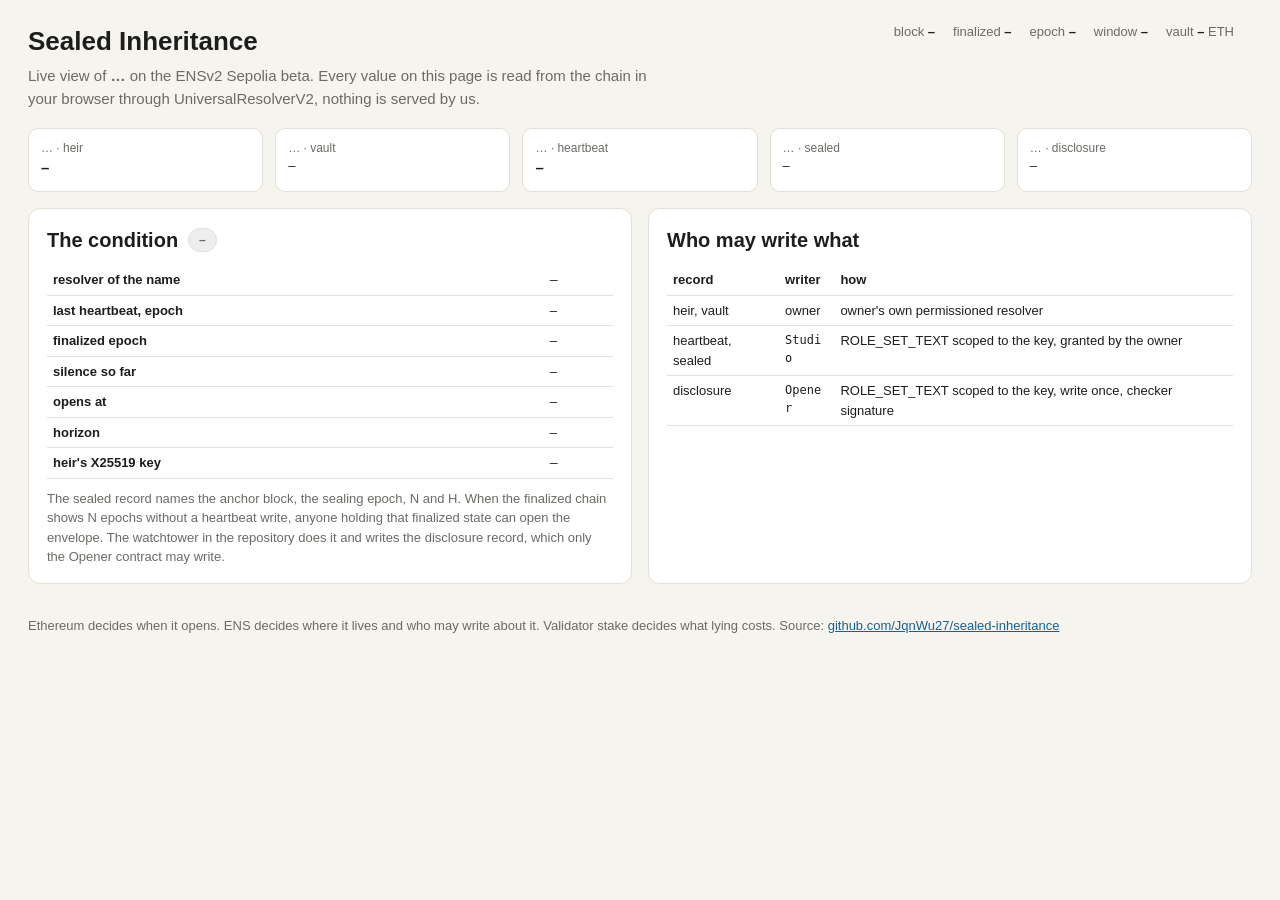
==== docs/index.html @ c3fb2486 "feat(docs): static live view of the sealed name on Sepolia, reads through UniversalResolverV2" ====
<!doctype html>
<html lang="en">
<head>
<meta charset="utf-8">
<meta name="viewport" content="width=device-width, initial-scale=1">
<title>Sealed Inheritance, live on Sepolia</title>
<style>
:root { --bg:#f6f4ef; --card:#fff; --ink:#1d1d1b; --muted:#6b6a66; --line:#e3e0d8; --accent:#1d5f8a; --ok:#1d7a4f; --bad:#a83232; --warn:#8a5a12; }
* { box-sizing:border-box; }
body { margin:0; font:15px/1.5 -apple-system,"Segoe UI",Roboto,"Helvetica Neue",sans-serif; background:var(--bg); color:var(--ink); }
header { display:flex; justify-content:space-between; align-items:flex-start; gap:24px; padding:22px 28px 10px; flex-wrap:wrap; }
h1 { margin:0; font-size:26px; font-weight:600; }
.tag { margin:4px 0 0; color:var(--muted); max-width:640px; }
.clock { display:flex; flex-wrap:wrap; gap:12px 18px; font-size:13px; color:var(--muted); }
.clock b { color:var(--ink); }
.records { display:grid; grid-template-columns:repeat(5,1fr); gap:12px; padding:8px 28px 16px; }
.rec { background:var(--card); border:1px solid var(--line); border-radius:10px; padding:10px 12px; min-height:64px; }
.rec .k { font-size:12px; color:var(--muted); }
.rec .v { font-weight:600; word-break:break-all; }
.mono { font-family:ui-monospace,SFMono-Regular,Menlo,Consolas,monospace; }
.small { font-size:12px; font-weight:400 !important; }
main { display:grid; grid-template-columns:1fr 1fr; gap:16px; padding:0 28px 24px; }
.panel { background:var(--card); border:1px solid var(--line); border-radius:12px; padding:16px 18px; display:flex; flex-direction:column; gap:10px; }
h2 { margin:0; font-size:20px; display:flex; align-items:center; gap:10px; }
.badge { font-size:12px; padding:2px 10px; border-radius:999px; border:1px solid var(--line); font-weight:600; }
.badge.sealed { background:#f2efe6; color:var(--warn); }
.badge.opened { background:#e6f4ec; color:var(--ok); }
.badge.none { background:#eee; color:var(--muted); }
.hint { margin:0; color:var(--muted); font-size:13px; }
table { width:100%; border-collapse:collapse; font-size:13px; }
th, td { text-align:left; padding:5px 6px; border-bottom:1px solid var(--line); vertical-align:top; }
td.mono { word-break:break-all; }
a { color:var(--accent); }
.err { color:var(--bad); font-size:13px; }
footer { padding:8px 28px 28px; color:var(--muted); font-size:13px; }
@media (max-width:1000px) { main, .records { grid-template-columns:1fr; } }
</style>
</head>
<body>
<header>
  <div>
    <h1>Sealed Inheritance</h1>
    <p class="tag">Live view of <b id="h-name">…</b> on the ENSv2 Sepolia beta. Every value on this page is read from the chain in your browser through UniversalResolverV2, nothing is served by us.</p>
  </div>
  <div class="clock">
    <span>block <b id="c-block">–</b></span>
    <span>finalized <b id="c-fin">–</b></span>
    <span>epoch <b id="c-epoch">–</b></span>
    <span>window <b id="c-window">–</b></span>
    <span>vault <b id="c-vault">–</b> ETH</span>
    <span id="c-err" class="err"></span>
  </div>
</header>

<section class="records">
  <div class="rec"><div class="k"><span class="oname">…</span> · heir</div><div class="v" id="r-heir">–</div></div>
  <div class="rec"><div class="k"><span class="oname">…</span> · vault</div><div class="v mono small" id="r-vault">–</div></div>
  <div class="rec"><div class="k"><span class="oname">…</span> · heartbeat</div><div class="v" id="r-heartbeat">–</div></div>
  <div class="rec"><div class="k"><span class="oname">…</span> · sealed</div><div class="v mono small" id="r-sealed">–</div></div>
  <div class="rec"><div class="k"><span class="oname">…</span> · disclosure</div><div class="v mono small" id="r-disclosure">–</div></div>
</section>

<main>
  <article class="panel">
    <h2>The condition <span class="badge none" id="status">–</span></h2>
    <table>
      <tr><th>resolver of the name</th><td class="mono" id="t-resolver">–</td></tr>
      <tr><th>last heartbeat, epoch</th><td id="t-hb">–</td></tr>
      <tr><th>finalized epoch</th><td id="t-fin">–</td></tr>
      <tr><th>silence so far</th><td id="t-silence">–</td></tr>
      <tr><th>opens at</th><td id="t-opens">–</td></tr>
      <tr><th>horizon</th><td id="t-horizon">–</td></tr>
      <tr><th>heir's X25519 key</th><td class="mono" id="t-heirkey">–</td></tr>
    </table>
    <p class="hint">The sealed record names the anchor block, the sealing epoch, N and H. When the finalized chain shows N epochs without a heartbeat write, anyone holding that finalized state can open the envelope. The watchtower in the repository does it and writes the disclosure record, which only the Opener contract may write.</p>
  </article>
  <article class="panel">
    <h2>Who may write what</h2>
    <table>
      <tr><th>record</th><th>writer</th><th>how</th></tr>
      <tr><td>heir, vault</td><td>owner</td><td>owner's own permissioned resolver</td></tr>
      <tr><td>heartbeat, sealed</td><td class="mono small" id="w-studio">Studio</td><td>ROLE_SET_TEXT scoped to the key, granted by the owner</td></tr>
      <tr><td>disclosure</td><td class="mono small" id="w-opener">Opener</td><td>ROLE_SET_TEXT scoped to the key, write once, checker signature</td></tr>
    </table>
    <p class="hint" id="links"></p>
  </article>
</main>
<footer>Ethereum decides when it opens. ENS decides where it lives and who may write about it. Validator stake decides what lying costs. Source: <a href="https://github.com/JqnWu27/sealed-inheritance">github.com/JqnWu27/sealed-inheritance</a></footer>

<script type="module">
import { createPublicClient, http, encodeFunctionData, decodeAbiParameters, parseAbi, formatEther, toHex } from "https://esm.sh/viem@2";
import { namehash, packetToBytes } from "https://esm.sh/viem@2/ens";

const $ = (id) => document.getElementById(id);
const q = new URLSearchParams(location.search);
let cfg = { name: "", heir: "", studio: "", opener: "", rpc: "https://ethereum-sepolia-rpc.publicnode.com", blocks_per_epoch: 32 };
try { Object.assign(cfg, await (await fetch("./config.json", { cache: "no-store" })).json()); } catch (e) {}
for (const k of ["name", "heir", "studio", "opener", "rpc"]) if (q.get(k)) cfg[k] = q.get(k);

const UR = "0x5d25c1d6acbb71b7a28aa7899618a3412a8303e3";
const urAbi = parseAbi([
  "function resolve(bytes name, bytes data) view returns (bytes result, address resolver)",
  "function findResolver(bytes name) view returns (address resolver, bytes32 node, uint256 offset)",
]);
const textAbi = parseAbi(["function text(bytes32 node, string key) view returns (string)"]);
const studioAbi = parseAbi(["function nonce() view returns (uint64)", "function owner() view returns (address)"]);
const client = createPublicClient({ transport: http(cfg.rpc) });
const KEYS = ["heir", "vault", "heartbeat", "sealed", "disclosure"];

async function text(name, key) {
  const data = encodeFunctionData({ abi: textAbi, functionName: "text", args: [namehash(name), key] });
  const [result] = await client.readContract({ address: UR, abi: urAbi, functionName: "resolve", args: [toHex(packetToBytes(name)), data] });
  return decodeAbiParameters([{ type: "string" }], result)[0];
}
function field(cond, k) { const m = cond.match(new RegExp("(?:^|;)" + k + "=([^;]*)")); return m ? m[1] : ""; }
function etherscan(a) { return `<a href="https://sepolia.etherscan.io/address/${a}" target="_blank" rel="noopener">${a.slice(0, 10)}…</a>`; }

async function refresh() {
  $("c-err").textContent = "";
  document.querySelectorAll(".oname").forEach((e) => (e.textContent = cfg.name || "?"));
  $("h-name").textContent = cfg.name || "(set ?name=… or docs/config.json)";
  if (!cfg.name) return;
  try {
    const [blk, fin] = await Promise.all([client.getBlock({ blockTag: "latest" }), client.getBlock({ blockTag: "finalized" })]);
    const bpe = Number(cfg.blocks_per_epoch);
    $("c-block").textContent = blk.number; $("c-fin").textContent = fin.number;
    const finEpoch = Math.floor(Number(fin.number) / bpe);
    $("c-epoch").textContent = Math.floor(Number(blk.number) / bpe); $("t-fin").textContent = finEpoch;

    const [resolver] = await client.readContract({ address: UR, abi: urAbi, functionName: "findResolver", args: [toHex(packetToBytes(cfg.name))] });
    $("t-resolver").innerHTML = resolver && resolver !== "0x0000000000000000000000000000000000000000" ? etherscan(resolver) : "none, the name is not registered";

    const rec = {};
    for (const k of KEYS) { try { rec[k] = await text(cfg.name, k); } catch (e) { rec[k] = ""; } }
    for (const k of KEYS) $("r-" + k).textContent = rec[k] || (k === "disclosure" ? "empty" : "–");
    const opened = !!rec.disclosure;
    const st = $("status");
    st.textContent = rec.sealed ? (opened ? "OPENED" : "SEALED") : "nothing sealed";
    st.className = "badge " + (rec.sealed ? (opened ? "opened" : "sealed") : "none");

    const hb = parseInt(rec.heartbeat); const N = parseInt(field(rec.sealed, "N")); const H = parseInt(field(rec.sealed, "H"));
    const from = parseInt(field(rec.sealed, "from")); const anchor = parseInt((field(rec.sealed, "anchor") || "").split(":")[0]);
    $("t-hb").textContent = isNaN(hb) ? "–" : hb;
    if (!isNaN(hb) && !isNaN(N)) {
      const eff = Math.max(hb, isNaN(from) ? 0 : from);
      const silence = finEpoch - eff;
      $("t-silence").textContent = `${silence} epoch${silence === 1 ? "" : "s"} of ${N} needed`;
      $("t-opens").textContent = `finalized epoch ${eff + N}` + (finEpoch >= eff + N ? ", condition holds now" : `, about ${Math.max(0, (eff + N - finEpoch) * bpe * 12 / 60).toFixed(0)} min away`);
      $("t-horizon").textContent = isNaN(anchor) || isNaN(H) ? "–" : `epochs ${anchor} to ${anchor + H}`;
    }
    const studio = cfg.studio || (rec.vault && rec.vault.startsWith("0x") ? rec.vault : "");
    if (studio) {
      $("w-studio").innerHTML = etherscan(studio);
      const [nonce, bal] = await Promise.all([
        client.readContract({ address: studio, abi: studioAbi, functionName: "nonce" }).catch(() => null),
        client.getBalance({ address: studio }),
      ]);
      $("c-window").textContent = nonce === null ? "–" : nonce.toString();
      $("c-vault").textContent = Number(formatEther(bal)).toFixed(3);
    }
    if (cfg.opener) $("w-opener").innerHTML = etherscan(cfg.opener);
    const heir = cfg.heir || rec.heir;
    if (heir) { try { const k = await text(heir, "pubkey.x25519"); $("t-heirkey").textContent = k ? `${heir} → ${k.slice(0, 18)}…` : `${heir} has no pubkey.x25519 record`; } catch (e) { $("t-heirkey").textContent = `${heir}: ${e.shortMessage || e.message}`; } }
    $("links").innerHTML = `Name on the beta app: <a href="https://app.ens.dev/${cfg.name}" target="_blank" rel="noopener">app.ens.dev/${cfg.name}</a>. RPC in use: ${cfg.rpc}.`;
  } catch (e) {
    $("c-err").textContent = e.shortMessage || e.message;
  }
}
refresh();
setInterval(refresh, 15000);
</script>
</body>
</html>
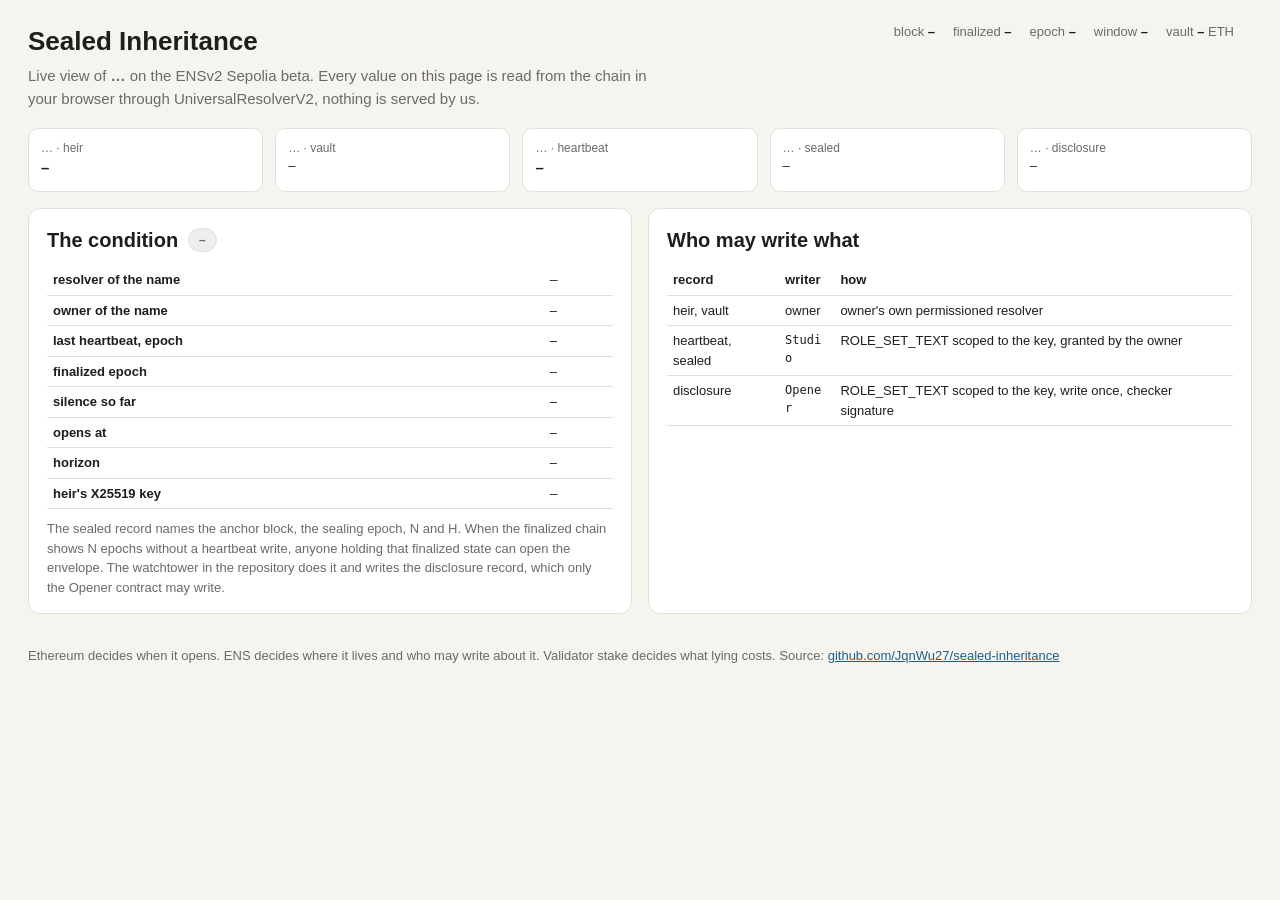
==== commit 19293c9b: "feat(demo): name handover on Anvil and on the live page, owner of the name in the UI, money controls" ====
--- a/docs/index.html
+++ b/docs/index.html
@@ -65,6 +65,7 @@
     <h2>The condition <span class="badge none" id="status">–</span></h2>
     <table>
       <tr><th>resolver of the name</th><td class="mono" id="t-resolver">–</td></tr>
+      <tr><th>owner of the name</th><td id="t-owner">–</td></tr>
       <tr><th>last heartbeat, epoch</th><td id="t-hb">–</td></tr>
       <tr><th>finalized epoch</th><td id="t-fin">–</td></tr>
       <tr><th>silence so far</th><td id="t-silence">–</td></tr>
@@ -88,7 +89,7 @@
 <footer>Ethereum decides when it opens. ENS decides where it lives and who may write about it. Validator stake decides what lying costs. Source: <a href="https://github.com/JqnWu27/sealed-inheritance">github.com/JqnWu27/sealed-inheritance</a></footer>
 
 <script type="module">
-import { createPublicClient, http, encodeFunctionData, decodeAbiParameters, parseAbi, formatEther, toHex } from "https://esm.sh/viem@2";
+import { createPublicClient, http, encodeFunctionData, decodeAbiParameters, parseAbi, formatEther, toHex, keccak256, stringToHex } from "https://esm.sh/viem@2";
 import { namehash, packetToBytes } from "https://esm.sh/viem@2/ens";
 
 const $ = (id) => document.getElementById(id);
@@ -104,6 +105,8 @@
 ]);
 const textAbi = parseAbi(["function text(bytes32 node, string key) view returns (string)"]);
 const studioAbi = parseAbi(["function nonce() view returns (uint64)", "function owner() view returns (address)"]);
+const REGISTRY = "0x657ea849311d3d5823348dded7c2aaafb3ede09e"; // ENSv2 Sepolia beta ETHRegistry
+const registryAbi = parseAbi(["function getTokenId(uint256 anyId) view returns (uint256)", "function ownerOf(uint256 tokenId) view returns (address)"]);
 const client = createPublicClient({ transport: http(cfg.rpc) });
 const KEYS = ["heir", "vault", "heartbeat", "sealed", "disclosure"];
 
@@ -143,7 +146,7 @@
     $("t-hb").textContent = isNaN(hb) ? "–" : hb;
     if (!isNaN(hb) && !isNaN(N)) {
       const eff = Math.max(hb, isNaN(from) ? 0 : from);
-      const silence = finEpoch - eff;
+      const silence = Math.max(0, finEpoch - eff);
       $("t-silence").textContent = `${silence} epoch${silence === 1 ? "" : "s"} of ${N} needed`;
       $("t-opens").textContent = `finalized epoch ${eff + N}` + (finEpoch >= eff + N ? ", condition holds now" : `, about ${Math.max(0, (eff + N - finEpoch) * bpe * 12 / 60).toFixed(0)} min away`);
       $("t-horizon").textContent = isNaN(anchor) || isNaN(H) ? "–" : `epochs ${anchor} to ${anchor + H}`;
@@ -160,6 +163,15 @@
     }
     if (cfg.opener) $("w-opener").innerHTML = etherscan(cfg.opener);
     const heir = cfg.heir || rec.heir;
+    try {
+      const label = cfg.name.split(".")[0];
+      const tokenId = await client.readContract({ address: REGISTRY, abi: registryAbi, functionName: "getTokenId", args: [BigInt(keccak256(stringToHex(label)))] });
+      const who = await client.readContract({ address: REGISTRY, abi: registryAbi, functionName: "ownerOf", args: [tokenId] });
+      const heirAddr = cfg.heir_address ? cfg.heir_address.toLowerCase() : "";
+      const ownerAddr = cfg.owner_address ? cfg.owner_address.toLowerCase() : "";
+      const tag = who.toLowerCase() === heirAddr ? "the heir, " + (cfg.heir || "") : who.toLowerCase() === ownerAddr ? "the owner" : "";
+      $("t-owner").innerHTML = `${etherscan(who)} ${tag ? "· " + tag : ""}`;
+    } catch (e) { $("t-owner").textContent = "unavailable, " + (e.shortMessage || e.message); }
     if (heir) { try { const k = await text(heir, "pubkey.x25519"); $("t-heirkey").textContent = k ? `${heir} → ${k.slice(0, 18)}…` : `${heir} has no pubkey.x25519 record`; } catch (e) { $("t-heirkey").textContent = `${heir}: ${e.shortMessage || e.message}`; } }
     $("links").innerHTML = `Name on the beta app: <a href="https://app.ens.dev/${cfg.name}" target="_blank" rel="noopener">app.ens.dev/${cfg.name}</a>. RPC in use: ${cfg.rpc}.`;
   } catch (e) {
